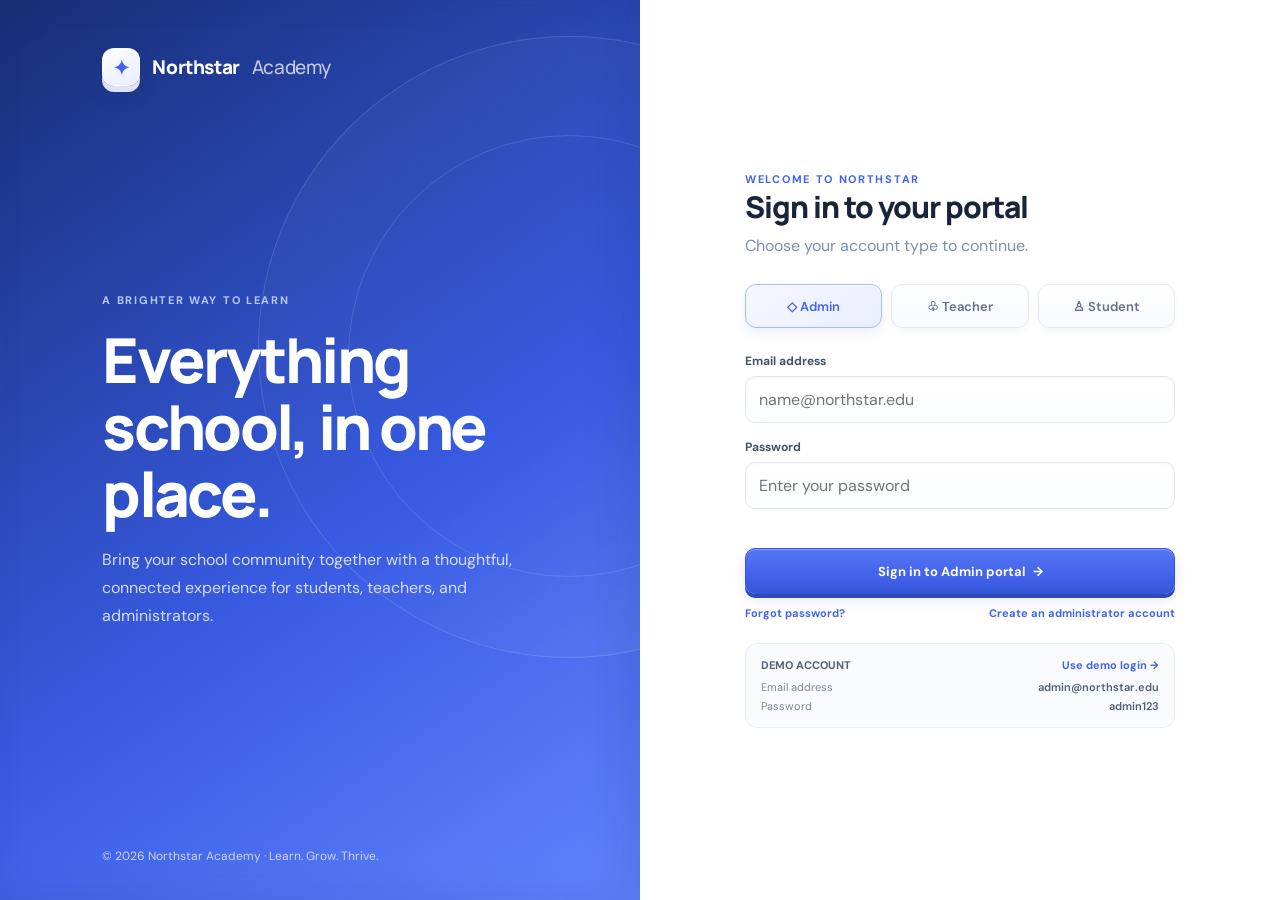
==== index.html @ 40079840 "first commit" ====
<!doctype html>
<html lang="en">
<head>
  <meta charset="utf-8">
  <meta name="viewport" content="width=device-width, initial-scale=1">
  <meta name="theme-color" content="#f5f7fb">
  <title>Northstar — School Management</title>
  <link rel="preconnect" href="https://fonts.googleapis.com">
  <link rel="preconnect" href="https://fonts.gstatic.com" crossorigin>
  <link href="https://fonts.googleapis.com/css2?family=DM+Sans:wght@400;500;600;700&family=Manrope:wght@400;500;600;700;800&display=swap" rel="stylesheet">
  <link rel="stylesheet" href="css/style.css">
  <link rel="stylesheet" href="css/dashboard.css">
  <link rel="stylesheet" href="css/responsive.css">
</head>
<body data-login-role="admin">
  <main id="app" aria-live="polite"></main>
  <div id="overlay" class="overlay" hidden></div>
  <div id="toast-region" class="toast-region" aria-live="polite" aria-atomic="true"></div>
  <script src="js/storage.js"></script>
  <script src="js/auth.js"></script>
  <script src="js/attendance.js"></script>
  <script src="js/results.js"></script>
  <script src="js/fees.js"></script>
  <script src="js/admin.js"></script>
  <script src="js/teacher.js"></script>
  <script src="js/student.js"></script>
  <script src="js/app.js"></script>
</body>
</html>
---- css/style.css ----
:root {
  color-scheme: light;
  --ink: #17243b;
  --muted: #8290a5;
  --line: #e9edf4;
  --canvas: #f5f7fb;
  --surface: #fff;
  --blue: #4263eb;
  --blue-dark: #2f4fd2;
  --blue-soft: #edf1ff;
  --mint: #e9f8f2;
  --green: #15966a;
  --orange: #e9a23b;
  --red: #df5b68;
  --shadow: 0 14px 34px rgba(36, 52, 86, .08), 0 3px 8px rgba(36, 52, 86, .035);
  --shadow-raised: 0 22px 44px rgba(36, 52, 86, .12), 0 6px 14px rgba(36, 52, 86, .05);
  font-family: "DM Sans", sans-serif;
}
* { box-sizing: border-box; }
body { margin: 0; min-width: 320px; background:radial-gradient(ellipse at 82% 0%,#e9efff 0,transparent 35%),linear-gradient(145deg,#f8faff 0%,var(--canvas) 58%,#f0f3fa 100%); color: var(--ink); }
button, input, select, textarea { font: inherit; }
button { cursor: pointer; }
a { color: inherit; text-decoration: none; }
.btn:focus-visible,.icon-btn:focus-visible,.nav-link:focus-visible,.modal-close:focus-visible,.role-option:focus-visible,.text-action:focus-visible { outline:3px solid #91a5ff;outline-offset:3px; }
.login-screen { min-height: 100vh; display: grid; grid-template-columns: minmax(360px, 1fr) minmax(420px, 1fr); background: var(--surface); }
.login-story { position: relative; isolation:isolate; overflow: hidden; display: flex; flex-direction: column; justify-content: space-between; padding: 48px 8vw 36px; color: #fff; background:linear-gradient(145deg,#172e75 0%,#385be2 58%,#6085ff 100%);box-shadow:inset -18px 0 42px #172e7526; }
.login-story:after { background:linear-gradient(145deg,#ffffff0b,#ffffff00 55%,#ffffff12);pointer-events:none; }
.login-story:before,.login-story:after { content:""; position:absolute; border:1px solid rgba(255,255,255,.13); border-radius:50%; width:440px;height:440px;right:-150px;top:15%; }
.login-story:after { width:620px;height:620px;right:-240px;top:4%; }
.brand { position: relative; z-index: 1; display:flex; align-items:center; gap:12px; font-family:Manrope,sans-serif; font-size:19px; font-weight:800; letter-spacing:-.4px; }
.brand-mark { width:38px;height:38px;display:grid;place-items:center;border:1px solid #ffffff80;border-radius:12px;background:linear-gradient(145deg,#fff,#e8edff);color:var(--blue);font-size:20px;box-shadow:0 6px 0 #dce3fb,0 10px 18px #172e7526,inset 0 1px #fff; }
.story-copy { position:relative;z-index:1;max-width:500px;margin:50px 0; }
.story-copy .eyebrow { color:#b8c8ff; }
.story-copy h1 { font:800 clamp(38px,5vw,62px)/1.08 Manrope,sans-serif; letter-spacing:-2.7px; margin:18px 0; }
.story-copy p { color:#d5ddff; font-size:16px; line-height:1.75; max-width:440px; }
.story-foot { position:relative;z-index:1;color:#cbd5ff;font-size:12px; }
.login-panel { display:grid;place-items:center;padding:44px 24px; }
.login-card { width:min(430px,100%); }
.login-card h2 { font:800 30px Manrope,sans-serif;letter-spacing:-1px;margin:0 0 8px; }
.login-subtitle { color:var(--muted);margin:0 0 28px; }
.eyebrow { color:var(--blue);font-size:11px;font-weight:700;letter-spacing:1.7px;text-transform:uppercase; }
.role-picker { display:grid;grid-template-columns:repeat(3,1fr);gap:9px;margin:0 0 25px; }
.role-option { display:flex;align-items:center;justify-content:center;gap:7px;min-height:44px;padding:8px;border:1px solid #e6eaf2;border-radius:11px;background:linear-gradient(180deg,#fff,#f8faff);color:#64718a;font-size:13px;font-weight:600;box-shadow:0 3px 7px #26395b0c,inset 0 1px #fff;transition:transform .18s,border-color .18s,box-shadow .18s,background .18s; }
.role-option:hover { transform:translateY(-2px);box-shadow:0 8px 15px #26395b16; }
.role-option.active { border-color:#aab8ff;background:linear-gradient(145deg,#f6f8ff,#e9eeff);color:var(--blue);box-shadow:0 5px 12px #4263eb19,inset 0 1px #fff; }
.field { display:grid;gap:7px;margin:0 0 16px; }
.field label { color:#45536a;font-size:12px;font-weight:700; }
.field input,.field select,.field textarea,.toolbar input,.toolbar select { width:100%;border:1px solid #e3e8f0;border-radius:10px;background:linear-gradient(180deg,#fff,#fcfdff);padding:12px 13px;color:var(--ink);outline:none;box-shadow:inset 0 1px 2px #1c31500a,0 1px 1px #fff;transition:border-color .2s,box-shadow .2s,background .2s; }
.field input:focus,.field select:focus,.field textarea:focus,.toolbar input:focus,.toolbar select:focus { border-color:#8ba0ff;box-shadow:0 0 0 3px #4263eb17; }
.field textarea { min-height:88px;resize:vertical; }
.login-error { min-height:20px;margin:-5px 0 8px;color:var(--red);font-size:12px; }
.btn { display:inline-flex;align-items:center;justify-content:center;gap:8px;border:1px solid #3655d4;border-radius:10px;padding:10px 15px;background:linear-gradient(180deg,#5876f5 0%,var(--blue) 58%,#3656d9 100%);color:#fff;font-size:13px;font-weight:700;box-shadow:0 4px 0 #2e49b9,0 7px 13px #4263eb20,inset 0 1px #ffffff42;transition:transform .18s,background .18s,box-shadow .18s; }
.btn:hover { background:linear-gradient(180deg,#6480fa 0%,var(--blue-dark) 100%);transform:translateY(-2px);box-shadow:0 6px 0 #2944b0,0 11px 20px #4263eb30,inset 0 1px #ffffff4d; }
.btn:active { transform:translateY(2px);box-shadow:0 2px 0 #2e49b9,0 3px 7px #4263eb20; }
.btn:disabled { opacity:.55;cursor:not-allowed;transform:none;box-shadow:none; }
.btn-block { width:100%;min-height:46px; }
.btn-light { border-color:#e4e9f2;background:linear-gradient(180deg,#fff,#f1f4f9);color:#526078;box-shadow:0 3px 0 #e1e6ef,0 5px 10px #2739570d,inset 0 1px #fff; }
.btn-light:hover { background:linear-gradient(180deg,#fff,#e9edf6);color:#25344b;box-shadow:0 5px 0 #dce2ed,0 8px 14px #27395712,inset 0 1px #fff; }
.btn-light:active { transform:translateY(2px);box-shadow:0 1px 0 #dce2ed; }
.btn-danger { border-color:#f5d6da;background:linear-gradient(180deg,#fff7f7,#fff0f1);color:var(--red);box-shadow:0 3px 0 #f2dfe1,0 5px 10px #7f30300a; }
.btn-danger:hover { background:linear-gradient(180deg,#fff4f5,#ffe0e4);color:#bf3544;box-shadow:0 5px 0 #efdadc,0 8px 14px #7f303012; }
.demo-box { margin-top:23px;border:1px solid var(--line);border-radius:12px;padding:14px 15px;background:#fafbfe; }
.demo-box strong { display:block;margin-bottom:8px;font-size:11px;color:#526078; }
.demo-credentials { display:grid;gap:5px;color:#7a879a;font-size:11px; }
.demo-credentials span { display:flex;justify-content:space-between;gap:10px; }
.demo-credentials b { color:#4e5e76;font-weight:600; }
.auth-links { display:flex;justify-content:space-between;align-items:center;gap:12px;margin:12px 0 17px;font-size:11px; }
.auth-links a { color:var(--blue);font-weight:700; }
.auth-links a:hover { text-decoration:underline; }
.recovery-note { margin:12px 0;color:var(--muted);font-size:10px;line-height:1.55; }
.app-shell { display:flex;min-height:100vh; }
.sidebar { position:fixed;inset:0 auto 0 0;z-index:5;display:flex;flex-direction:column;width:250px;padding:23px 15px 16px;background:linear-gradient(160deg,#fff 0%,#fbfcff 100%);border-right:1px solid #e7ebf3;box-shadow:10px 0 34px #23345508;transition:transform .25s; }
.sidebar .brand { padding:0 11px 26px;color:var(--ink);font-size:17px; }
.sidebar .brand-mark { width:34px;height:34px;background:linear-gradient(145deg,#6681ff,#3656db);color:white;border-radius:10px;font-size:18px;box-shadow:0 4px 0 #2d48b4,0 7px 13px #4263eb35,inset 0 1px #ffffff57; }
.school-label { margin:0 11px 15px;color:#a1adbd;font-size:10px;font-weight:700;letter-spacing:1.4px;text-transform:uppercase; }
.nav-list { display:grid;align-content:start;gap:4px;flex:1;min-height:0;overflow:auto; }
.nav-link { display:flex;align-items:center;gap:12px;width:100%;border:1px solid transparent;background:transparent;text-align:left;padding:10px 12px;border-radius:10px;color:#78869b;font-size:13px;font-weight:600;transition:transform .18s,color .18s,background .18s,box-shadow .18s; }
.nav-link:hover { color:var(--blue);background:linear-gradient(100deg,#f5f7ff,#fff);transform:translateX(2px);box-shadow:0 4px 10px #26395b0a; }
.nav-link.active { border-color:#e2e8ff;background:linear-gradient(100deg,#e9eeff,#f7f8ff);color:var(--blue);box-shadow:inset 3px 0 #4263eb,0 4px 11px #4263eb10; }
.nav-icon { display:grid;place-items:center;width:20px;font-size:16px; }
.sidebar-bottom { margin-top:auto;padding-top:14px;border-top:1px solid var(--line); }
.profile-mini { display:flex;align-items:center;gap:10px;padding:12px 8px 8px; }
.avatar { flex:none;display:grid;place-items:center;width:36px;height:36px;border-radius:12px;background:#e8edff;color:var(--blue);font-weight:800;font-size:12px;overflow:hidden; }
.avatar img { width:100%;height:100%;object-fit:cover; }
.profile-mini strong { display:block;max-width:142px;overflow:hidden;text-overflow:ellipsis;white-space:nowrap;font-size:12px; }
.profile-mini small { color:var(--muted);font-size:10px; }
.text-action { padding:0;border:0;background:none;color:var(--blue);font:inherit;font-weight:700;cursor:pointer; }
.text-action:hover { color:var(--blue-dark);text-decoration:underline; }
.muted-cell { display:block;margin-top:3px;color:var(--muted);font-size:9px; }
.checkbox-field { display:flex;align-items:center;gap:8px;color:#526078;font-size:12px; }
.main-area { width:calc(100% - 250px);min-height:100vh;margin-left:250px; }
.topbar { position:sticky;top:0;z-index:4;display:flex;align-items:center;justify-content:space-between;min-height:76px;padding:0 34px;border-bottom:1px solid #e7ebf3;background:#ffffffd9;backdrop-filter:blur(16px);box-shadow:0 5px 18px #20355708; }
.topbar-left,.topbar-actions { display:flex;align-items:center;gap:14px; }
.page-heading h1 { margin:0;font:800 20px Manrope,sans-serif;letter-spacing:-.5px; }
.page-heading p { margin:4px 0 0;color:var(--muted);font-size:11px; }
.search-wrap { position:relative;width:min(260px,28vw); }
.search-box { position:relative;display:block;width:100%; }
.search-box input { width:100%;border:1px solid var(--line);border-radius:9px;padding:10px 12px 10px 34px;outline:none;background:linear-gradient(180deg,#fff,#f8faff);font-size:12px;box-shadow:inset 0 1px 2px #1c31500a;transition:.2s; }
.search-box span { position:absolute;top:9px;left:11px;color:#9aa7ba; }
.search-results { position:absolute;top:calc(100% + 8px);left:0;right:0;z-index:10;overflow:hidden;border:1px solid var(--line);border-radius:11px;background:var(--surface);box-shadow:var(--shadow); }
.search-results[hidden] { display:none; }
.search-result { display:grid;width:100%;gap:3px;padding:11px 13px;border:0;border-bottom:1px solid var(--line);background:transparent;text-align:left; }
.search-result:last-child { border-bottom:0; }
.search-result:hover { background:var(--blue-soft); }
.search-result strong { color:var(--ink);font-size:11px; }
.search-result small,.search-empty { color:var(--muted);font-size:10px; }
.search-empty { padding:13px; }
.icon-btn { display:grid;place-items:center;width:37px;height:37px;border:1px solid #e4e9f2;border-radius:10px;background:linear-gradient(180deg,#fff,#f6f8fc);color:#67758c;font-size:15px;box-shadow:0 3px 0 #e4e8f0,0 5px 9px #2739570b,inset 0 1px #fff;transition:transform .18s,box-shadow .18s,color .18s; }
.icon-btn:hover { background:linear-gradient(180deg,#fff,#eef2fa);color:var(--blue);transform:translateY(-2px);box-shadow:0 5px 0 #e0e5ef,0 9px 14px #27395712,inset 0 1px #fff; }
.icon-btn:active { transform:translateY(1px);box-shadow:0 1px 0 #e0e5ef; }
.notification-dot { position:relative; }
.notification-dot:after { content:"";position:absolute;top:7px;right:7px;width:6px;height:6px;border-radius:50%;background:#ff716d;border:1px solid white; }
.page-content { max-width:1500px;margin:auto;padding:28px 34px 42px; }
.section-head { display:flex;align-items:center;justify-content:space-between;gap:16px;margin-bottom:20px; }
.section-head h2 { margin:0;font:700 17px Manrope,sans-serif; }
.section-head p { margin:5px 0 0;color:var(--muted);font-size:12px; }
.overlay { position:fixed;inset:0;z-index:20;display:grid;place-items:center;padding:18px;background:#16233d70;backdrop-filter:blur(3px); }
.overlay[hidden] { display:none; }
.modal { width:min(600px,100%);max-height:90vh;overflow:auto;border:1px solid #e8ecf4;border-radius:18px;padding:0;background:linear-gradient(150deg,#fff,#fbfcff);box-shadow:0 34px 90px #10214740,0 8px 24px #1021471f,inset 0 1px #fff;animation:modal-in .2s ease-out; }
.modal-edit { width:min(700px,100%); }
.modal-header { display:flex;align-items:flex-start;justify-content:space-between;gap:18px;padding:25px 28px 20px;border-bottom:1px solid var(--line); }
.modal-eyebrow { display:block;margin-bottom:8px;color:var(--blue);font-size:9px;font-weight:800;letter-spacing:1.35px; }
.modal h2 { margin:0 0 6px;font:800 21px Manrope,sans-serif;letter-spacing:-.45px; }
.modal p { color:var(--muted);font-size:12px;line-height:1.55;margin:0; }
.modal-close { flex:none;display:grid;place-items:center;width:34px;height:34px;border:1px solid var(--line);border-radius:10px;background:linear-gradient(180deg,#fff,#f3f5fa);color:#758198;font-size:21px;line-height:1;box-shadow:0 3px 0 #e7eaf0;transition:.18s; }
.modal-close:hover { background:#f6f7fb;color:var(--ink);transform:translateY(-1px);box-shadow:0 4px 0 #e7eaf0,0 6px 10px #27395710; }
.modal form { padding:0; }
.modal-actions { position:sticky;bottom:0;display:flex;justify-content:flex-end;gap:9px;margin-top:8px;padding:15px 28px;background:#fff;border-top:1px solid var(--line); }
.form-grid { display:grid;grid-template-columns:1fr 1fr;gap:0 16px;padding:21px 28px 0; }
.form-grid .wide { grid-column:1/-1; }
.modal .field { margin-bottom:17px; }
.modal .field label { color:#3e4c63;font-size:11px; }
.modal .field input,.modal .field select,.modal .field textarea { min-height:43px;border-color:#dfe5ef;border-radius:9px;padding:10px 12px;font-size:12px; }
.modal .field input::placeholder { color:#a0aabd; }
.modal .field input:focus,.modal .field select:focus,.modal .field textarea:focus { border-color:#8ba0ff;box-shadow:0 0 0 3px #4263eb17; }
.toast-region { position:fixed;right:22px;bottom:22px;z-index:50;display:grid;gap:9px; }
.toast { padding:12px 16px;border:1px solid #e7ebf3;border-radius:11px;background:#fff;box-shadow:var(--shadow);font-size:13px;animation:toast-in .22s ease-out; }
.toast.success { border-left:3px solid var(--green); }
.toast.error { border-left:3px solid var(--red); }
.mobile-menu { display:none; }
.mobile-search { display:none; }
.dark { --ink:#e7ebf5;--muted:#9aa6bc;--line:#28344a;--canvas:#111827;--surface:#182235;--blue-soft:#25345d;--shadow:0 14px 34px rgba(0,0,0,.26),0 3px 8px rgba(0,0,0,.15);--shadow-raised:0 22px 44px rgba(0,0,0,.34),0 6px 14px rgba(0,0,0,.2); }
.dark body { background:radial-gradient(ellipse at 82% 0%,#1d2b4d 0,transparent 35%),linear-gradient(145deg,#141e30 0%,var(--canvas) 58%,#101722 100%); }
.dark .sidebar,.dark .topbar,.dark .surface,.dark .card,.dark .table-wrap,.dark .modal,.dark .toast,.dark .icon-btn,.dark .btn-light { background:linear-gradient(155deg,#1c2940,#172235);color:var(--ink);border-color:#2a3851; }
.dark .sidebar { box-shadow:10px 0 34px #00000018; }
.dark .topbar { background:#182235e8; }
.dark .nav-link { color:#9aa6bc; }
.dark .nav-link.active { color:#aebcff; }
.dark .field input,.dark .field select,.dark .field textarea,.dark .toolbar input,.dark .toolbar select,.dark .search-box input { background:#111827;border-color:#344158;color:var(--ink); }
.dark .modal-actions { background:#182235; }
.dark .modal-close { background:#182235;border-color:#344158;color:#aab5c8; }
.dark .modal-close:hover { background:#202d42;color:var(--ink); }
.dark .modal .field label { color:#c3ccda; }
.dark .role-option,.dark .field input,.dark .field select,.dark .field textarea,.dark .toolbar input,.dark .toolbar select,.dark .search-box input { background:linear-gradient(180deg,#1a2639,#131d2d);border-color:#344158;color:var(--ink);box-shadow:inset 0 1px 3px #00000020; }
.dark .role-option.active { background:linear-gradient(145deg,#293960,#202e4c);border-color:#465da3; }
.dark .btn { background:linear-gradient(180deg,#5b78f4,#3555d4);border-color:#526fe5;box-shadow:0 4px 0 #263f9f,0 7px 13px #00000026,inset 0 1px #ffffff30; }
.dark .btn-light { box-shadow:0 3px 0 #111b2b,0 5px 10px #00000018; }
.dark .nav-link:hover { background:linear-gradient(100deg,#202e48,#1a2639); }
.dark .nav-link.active { background:linear-gradient(100deg,#24345a,#1d2a42);border-color:#2d416c; }
.dark .icon-btn { box-shadow:0 3px 0 #111b2b,0 5px 9px #00000020; }
.dark .search-results { background:#182235; }
.dark .table th { background:#202d42; }
.dark .table td { border-color:#28344a; }
.dark .demo-box { background:#111827;border-color:#28344a; }
@keyframes modal-in { from { opacity:0;transform:translateY(8px) scale(.99); } to { opacity:1;transform:none; } }
@keyframes toast-in { from { opacity:0;transform:translateX(12px); } to { opacity:1;transform:none; } }
@media (prefers-reduced-motion:reduce) {
  *,*:before,*:after { scroll-behavior:auto!important;animation-duration:.01ms!important;animation-iteration-count:1!important;transition-duration:.01ms!important; }
}
@media print {
  body { background:#fff;color:#111; }
  .sidebar,.topbar,.toolbar,.toast-region,.modal-actions,.btn,.icon-btn { display:none!important; }
  .main-area { width:100%;margin:0; }
  .page-content { max-width:none;padding:0; }
  .card,.table-wrap { box-shadow:none;border-color:#ddd;break-inside:avoid; }
}
---- css/dashboard.css ----
.stat-grid { display:grid;grid-template-columns:repeat(4,minmax(0,1fr));gap:15px;margin-bottom:20px; }
.card { min-width:0;border:1px solid #e8ecf3;border-radius:16px;background:linear-gradient(150deg,#fff,#fbfcff);box-shadow:var(--shadow);transition:transform .2s ease,box-shadow .2s ease,border-color .2s ease; }
.card:hover { transform:translateY(-3px);border-color:#dfe5f2;box-shadow:var(--shadow-raised); }
.stat-card { position:relative;padding:19px 20px;overflow:hidden;isolation:isolate; }
.stat-card:before { content:"";position:absolute;z-index:-1;top:-42px;right:-35px;width:125px;height:125px;border-radius:50%;background:radial-gradient(circle,#eef2ff 0,rgba(238,242,255,.55) 42%,transparent 72%);pointer-events:none; }
.stat-card:after { content:"";position:absolute;inset:0;border-radius:inherit;background:linear-gradient(145deg,#ffffffb8 0%,transparent 38%);pointer-events:none; }
.stat-top { display:flex;justify-content:space-between;align-items:center;color:var(--muted);font-size:11px;font-weight:600; }
.stat-icon { display:grid;place-items:center;width:36px;height:36px;border:1px solid #e2e8ff;border-radius:11px;background:linear-gradient(145deg,#fff,#e9eeff);color:var(--blue);font-size:16px;box-shadow:0 4px 0 #dce4ff,0 7px 12px #4263eb18,inset 0 1px #fff; }
.stat-value { display:block;margin:15px 0 5px;font:800 29px Manrope,sans-serif;letter-spacing:-1.1px;text-shadow:0 1px #fff; }
.stat-note { color:#9aa6b8;font-size:10px; }
.stat-note .positive { color:var(--green);font-weight:700; }
.dashboard-grid { display:grid;grid-template-columns:minmax(0,1.55fr) minmax(260px,1fr);gap:16px;margin-bottom:18px; }
.card-head { display:flex;align-items:center;justify-content:space-between;padding:18px 19px 0; }
.card-head h3 { margin:0;font:700 13px Manrope,sans-serif; }
.card-head p { margin:5px 0 0;color:var(--muted);font-size:10px; }
.chart-wrap { height:250px;padding:16px 20px 14px; }
.chart-wrap canvas { display:block;width:100%;height:100%; }
.chart-legend { display:flex;gap:16px;color:var(--muted);font-size:10px; }
.chart-legend span:before { content:"";display:inline-block;width:7px;height:7px;margin-right:6px;border-radius:50%;background:var(--blue); }
.chart-legend .legend-green:before { background:#4ec4a1; }
.activity-list { display:grid;padding:9px 18px 16px; }
.activity-item { display:flex;gap:12px;padding:12px 10px;border-bottom:1px solid var(--line);border-radius:9px;transition:background .18s,transform .18s; }
.activity-item:hover { background:#f7f9ff;transform:translateX(2px); }
.activity-item:last-child { border:0; }
.activity-mark { flex:none;width:9px;height:9px;margin-top:4px;border:2px solid #fff;border-radius:50%;background:linear-gradient(145deg,#8ea2ff,#4263eb);box-shadow:0 0 0 4px #eef1ff,0 2px 5px #4263eb40; }
.activity-item strong { display:block;font-size:10px;font-weight:600;line-height:1.5; }
.activity-item small { color:var(--muted);font-size:9px; }
.table-wrap { overflow:auto;border:1px solid #e7ebf3;border-radius:15px;background:linear-gradient(150deg,#fff,#fbfcff);box-shadow:var(--shadow); }
.table { width:100%;border-collapse:separate;border-spacing:0;text-align:left;white-space:nowrap; }
.table th { position:sticky;top:0;padding:13px 15px;background:linear-gradient(180deg,#f9faff,#f1f4fa);color:#78869b;font-size:10px;font-weight:700;text-transform:uppercase;letter-spacing:.65px; }
.table td { padding:13px 15px;border-top:1px solid #eff1f5;color:#46546a;font-size:11px;transition:background .15s; }
.table tbody tr:hover td { background:#f8faff; }
.table .person { display:flex;align-items:center;gap:9px; }
.table .avatar { width:31px;height:31px;border:1px solid #dfe6ff;border-radius:10px;background:linear-gradient(145deg,#fff,#e7edff);font-size:10px;box-shadow:0 2px 0 #dce4fb,0 3px 7px #4263eb12; }
.person strong { display:block;color:var(--ink);font-size:11px; }
.person small { display:block;color:var(--muted);font-size:9px;margin-top:2px; }
.badge { display:inline-flex;align-items:center;gap:5px;border:1px solid #e7ebf2;border-radius:20px;padding:5px 10px;background:linear-gradient(180deg,#fff,#f0f3f8);color:#738097;font-size:9px;font-weight:700;box-shadow:0 2px 4px #2537530a,inset 0 1px #fff; }
.badge:before { content:"";width:5px;height:5px;border-radius:50%;background:currentColor; }
.badge-success { background:#e8f7f1;color:#188964; }
.badge-warning { background:#fff5e3;color:#ca8a22; }
.badge-danger { background:#fff0f0;color:#d34f5a; }
.table-action { display:flex;gap:5px; }
.table-action .icon-btn { width:28px;height:28px;font-size:11px;border-radius:8px; }
.toolbar { display:flex;align-items:center;justify-content:space-between;gap:12px;margin-bottom:15px; }
.toolbar-left,.toolbar-right { display:flex;align-items:center;gap:9px; }
.toolbar input,.toolbar select { width:auto;min-width:145px;padding:9px 11px;font-size:11px; }
.empty-state { padding:45px 20px;text-align:center;color:var(--muted);font-size:12px; }
.empty-state strong { display:block;margin-bottom:6px;color:var(--ink);font-size:14px; }
.notice-list { display:grid;gap:12px; }
.notice-card { position:relative;padding:18px 20px;overflow:hidden; }
.notice-card:before { content:"";position:absolute;left:0;top:17px;bottom:17px;width:3px;border-radius:0 4px 4px 0;background:linear-gradient(180deg,#7790ff,#4263eb);opacity:.75; }
.notice-card h3 { margin:0 0 7px;font:700 13px Manrope,sans-serif; }
.notice-card p { margin:0 0 10px;color:#6f7d92;font-size:11px;line-height:1.6; }
.notice-meta { display:flex;gap:12px;color:#9aa6b8;font-size:9px; }
.attendance-marking { display:grid;gap:10px; }
.attendance-row { display:flex;justify-content:space-between;align-items:center;padding:12px 15px;border:1px solid #e8ecf3;border-radius:12px;background:linear-gradient(150deg,#fff,#fafbfe);box-shadow:0 4px 12px #25375308,0 2px 0 #e9edf4;transition:transform .18s,box-shadow .18s; }
.attendance-row:hover { transform:translateY(-2px);box-shadow:0 9px 18px #25375310,0 2px 0 #e9edf4; }
.attendance-row strong { font-size:11px; }
.attendance-row small { display:block;color:var(--muted);font-size:9px;margin-top:3px; }
.choice-group { display:flex;gap:5px; }
.choice-group label { cursor:pointer; }
.choice-group input { position:absolute;opacity:0; }
.choice-group span { display:block;padding:7px 10px;border:1px solid transparent;border-radius:8px;background:linear-gradient(180deg,#fff,#eef1f6);color:#8390a3;font-size:9px;font-weight:700;box-shadow:0 2px 0 #e5e9f0;transition:.18s; }
.choice-group .status-present input:checked+span { border-color:#b9e8d2;background:linear-gradient(145deg,#f5fff9,#dcf7e9);color:#13834f;box-shadow:0 3px 0 #c6ead6,0 5px 9px #15966a18; }
.choice-group .status-absent input:checked+span { border-color:#f3c6cb;background:linear-gradient(145deg,#fff8f8,#ffe5e8);color:#c83f50;box-shadow:0 3px 0 #f0d2d5,0 5px 9px #df5b6818; }
.choice-group .status-leave input:checked+span { border-color:#bfd2ff;background:linear-gradient(145deg,#f7f9ff,#e2ebff);color:#3158c9;box-shadow:0 3px 0 #d0dcfa,0 5px 9px #4263eb18; }
.attendance-status.attendance-present { background:#e8f7f1;color:#188964; }
.attendance-status.attendance-absent { background:#fff0f0;color:#d34f5a; }
.attendance-status.attendance-leave { background:#edf2ff;color:#3158c9; }
.timetable { width:100%;border-collapse:collapse;min-width:620px; }
.timetable th,.timetable td { padding:12px;border:1px solid var(--line);text-align:center;font-size:10px; }
.timetable th { background:#fafbfe;color:#8390a3; }
.period { display:block;margin:3px;border:1px solid #dfe6ff;border-radius:9px;padding:9px 6px;background:linear-gradient(145deg,#fff,#e9eeff);color:#425ccd;font-size:9px;box-shadow:0 3px 0 #dce4fb,0 5px 9px #4263eb0d; }
.period small { display:block;margin-top:4px;color:#8290bc;font-size:8px; }
.profile-banner { display:flex;align-items:center;gap:16px;padding:22px;margin-bottom:17px; }
.profile-banner .avatar { width:58px;height:58px;border-radius:17px;font-size:18px; }
.profile-banner h2 { margin:0 0 5px;font:800 18px Manrope,sans-serif; }
.profile-banner p { margin:0;color:var(--muted);font-size:11px; }
.detail-grid { display:grid;grid-template-columns:repeat(2,minmax(0,1fr));gap:14px; }
.detail-item { padding:14px 16px;border:1px solid #e8ecf3;border-radius:12px;background:linear-gradient(145deg,#fff,#fafbfe);box-shadow:0 3px 9px #25375308,inset 0 1px #fff; }
.detail-item small { display:block;margin-bottom:5px;color:var(--muted);font-size:9px;text-transform:uppercase;letter-spacing:.5px; }
.detail-item strong { font-size:11px; }
.progress-track { height:8px;border:1px solid #e4e9f2;border-radius:8px;background:linear-gradient(180deg,#e9edf4,#f5f6fa);overflow:hidden;box-shadow:inset 0 1px 2px #25375312; }
.progress-track span { display:block;height:100%;border-radius:8px;background:linear-gradient(90deg,#7890ff,#4263eb);box-shadow:0 1px 3px #294bbd48; }
.dark .card,.dark .table-wrap,.dark .attendance-row,.dark .detail-item { background:linear-gradient(150deg,#1c2940,#172235);border-color:#2a3851; }
.dark .stat-card:before { background:radial-gradient(circle,#27385a 0,rgba(39,56,90,.5) 42%,transparent 72%); }
.dark .stat-card:after { background:linear-gradient(145deg,#ffffff08,transparent 38%); }
.dark .stat-value { text-shadow:none; }
.dark .stat-icon,.dark .table .avatar,.dark .period { background:linear-gradient(145deg,#293960,#202d48);border-color:#34476d;color:#b6c4ff;box-shadow:0 4px 0 #17233a,0 7px 12px #00000020,inset 0 1px #ffffff12; }
.dark .table th { background:linear-gradient(180deg,#202d42,#1a2639); }
.dark .table td { border-color:#28344a;color:#c5cede; }
.dark .table tbody tr:hover td,.dark .activity-item:hover { background:#202d42; }
.dark .badge { background:linear-gradient(180deg,#202d42,#1a2639);border-color:#344158;color:#aab6cb;box-shadow:none; }
.dark .activity-mark { border-color:#1b2840;box-shadow:0 0 0 4px #273553,0 2px 5px #00000040; }
.dark .choice-group span { background:linear-gradient(180deg,#202d42,#1a2639);box-shadow:0 2px 0 #111b2b; }
.dark .choice-group .status-present input:checked+span { background:linear-gradient(145deg,#1d4539,#18392f);border-color:#326b55;color:#82ddb0;box-shadow:0 3px 0 #142f28,0 5px 9px #00000020; }
.dark .choice-group .status-absent input:checked+span { background:linear-gradient(145deg,#4a2d3a,#39232d);border-color:#7a4352;color:#ff9eaa;box-shadow:0 3px 0 #2b1d27,0 5px 9px #00000020; }
.dark .choice-group .status-leave input:checked+span { background:linear-gradient(145deg,#293960,#202e4c);border-color:#465da3;color:#b6c4ff;box-shadow:0 3px 0 #17233a,0 5px 9px #00000020; }
.dark .attendance-status.attendance-present { background:#1d4539;color:#82ddb0; }
.dark .attendance-status.attendance-absent { background:#4a2d3a;color:#ff9eaa; }
.dark .attendance-status.attendance-leave { background:#293960;color:#b6c4ff; }
.dark .progress-track { background:linear-gradient(180deg,#111b2b,#1a2639);border-color:#344158; }
@media (prefers-reduced-motion:reduce) {
  .card,.activity-item,.attendance-row,.table td { transition:none; }
}
---- css/responsive.css ----
@media (max-width:1100px) {
  .sidebar { width:220px; }
  .main-area { width:calc(100% - 220px);margin-left:220px; }
  .topbar { padding:0 24px; }
  .page-content { padding:23px 24px 35px; }
  .stat-grid { grid-template-columns:repeat(2,minmax(0,1fr)); }
}
@media (max-width:760px) {
  .login-screen { grid-template-columns:1fr; }
  .login-story { display:none; }
  .sidebar { transform:translateX(-100%);width:260px;box-shadow:12px 0 28px #15233a17; }
  .sidebar.open { transform:translateX(0); }
  .main-area { width:100%;margin-left:0; }
  .mobile-menu { display:grid; }
  .mobile-search { display:grid; }
  .topbar { min-height:66px;padding:0 16px; }
  .page-heading h1 { font-size:17px; }
  .page-heading p { display:none; }
  .search-wrap { display:none; }
  .search-wrap.open { position:absolute;top:calc(100% + 5px);left:14px;right:14px;z-index:11;display:block;width:auto; }
  .page-content { padding:20px 15px 30px; }
  .dashboard-grid { grid-template-columns:1fr; }
  .toolbar { align-items:stretch;flex-direction:column; }
  .toolbar-left,.toolbar-right { flex-wrap:wrap; }
  .toolbar input,.toolbar select { min-width:0;flex:1; }
  .toolbar-right .btn { flex:1; }
}
@media (max-width:480px) {
  .stat-grid { gap:9px; }
  .stat-card { padding:13px; }
  .stat-value { font-size:23px;margin-top:11px; }
  .stat-top { font-size:10px; }
  .stat-icon { width:29px;height:29px; }
  .topbar-actions { gap:7px; }
  .icon-btn { width:34px;height:34px; }
  .profile-mini { display:none; }
  .role-option { font-size:11px; }
  .form-grid { grid-template-columns:1fr; }
  .form-grid .wide { grid-column:auto; }
  .modal-header { padding:20px 18px 17px; }
  .form-grid { padding:18px 18px 0; }
  .modal-actions { padding:13px 18px; }
  .section-head { align-items:flex-start; }
  .section-head .btn { padding:9px 10px;font-size:11px; }
}
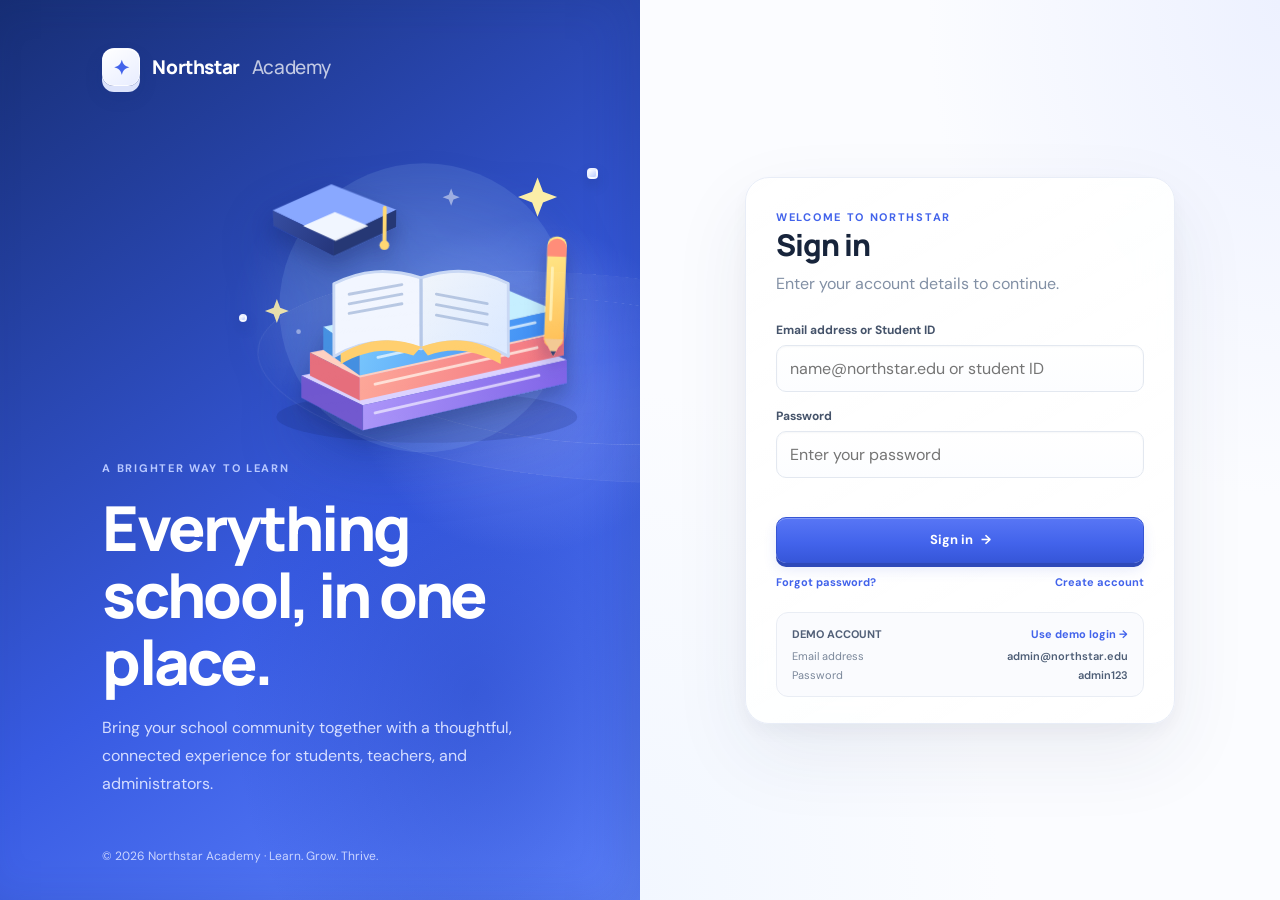
==== commit f5f3bba5: "login page updation" ====
--- a/index.html
+++ b/index.html
@@ -12,7 +12,7 @@
   <link rel="stylesheet" href="css/dashboard.css">
   <link rel="stylesheet" href="css/responsive.css">
 </head>
-<body data-login-role="admin">
+<body data-login-role="any">
   <main id="app" aria-live="polite"></main>
   <div id="overlay" class="overlay" hidden></div>
   <div id="toast-region" class="toast-region" aria-live="polite" aria-atomic="true"></div>
--- a/css/style.css
+++ b/css/style.css
@@ -23,19 +23,26 @@
 a { color: inherit; text-decoration: none; }
 .btn:focus-visible,.icon-btn:focus-visible,.nav-link:focus-visible,.modal-close:focus-visible,.role-option:focus-visible,.text-action:focus-visible { outline:3px solid #91a5ff;outline-offset:3px; }
 .login-screen { min-height: 100vh; display: grid; grid-template-columns: minmax(360px, 1fr) minmax(420px, 1fr); background: var(--surface); }
-.login-story { position: relative; isolation:isolate; overflow: hidden; display: flex; flex-direction: column; justify-content: space-between; padding: 48px 8vw 36px; color: #fff; background:linear-gradient(145deg,#172e75 0%,#385be2 58%,#6085ff 100%);box-shadow:inset -18px 0 42px #172e7526; }
+.login-story { position: relative; isolation:isolate; overflow: hidden; display: flex; flex-direction: column; justify-content: space-between; padding: 48px 8vw 36px; color: #fff; background:radial-gradient(ellipse at 82% 43%,#8ea3ff88 0,transparent 23%),radial-gradient(ellipse at 74% 77%,#1d3cb866 0,transparent 36%),linear-gradient(145deg,#172e75 0%,#385be2 58%,#6085ff 100%);box-shadow:inset -18px 0 42px #172e7526;perspective:1000px; }
 .login-story:after { background:linear-gradient(145deg,#ffffff0b,#ffffff00 55%,#ffffff12);pointer-events:none; }
-.login-story:before,.login-story:after { content:""; position:absolute; border:1px solid rgba(255,255,255,.13); border-radius:50%; width:440px;height:440px;right:-150px;top:15%; }
-.login-story:after { width:620px;height:620px;right:-240px;top:4%; }
+.login-story:before,.login-story:after { content:""; position:absolute; border:1px solid rgba(255,255,255,.18); border-radius:50%; width:440px;height:440px;right:-150px;top:15%;transform:rotateX(66deg) rotateZ(-24deg);animation:orbit-drift 16s ease-in-out infinite alternate; }
+.login-story:after { width:620px;height:620px;right:-240px;top:4%;border-color:#ffffff12;transform:rotateX(66deg) rotateZ(18deg);animation-duration:22s; }
+.learning-scene { position:absolute;z-index:0;top:11%;right:-2%;width:min(78%,460px);aspect-ratio:6/5;display:grid;place-items:center;pointer-events:none;animation:scene-float 7s ease-in-out infinite; }
+.learning-scene img { position:relative;z-index:1;display:block;width:100%;height:100%;object-fit:contain;filter:drop-shadow(0 26px 26px #142b7040); }
+.scene-glow { position:absolute;inset:17% 9% 8%;border-radius:50%;background:radial-gradient(ellipse,#a6caff55 0,transparent 70%);filter:blur(13px); }
+.scene-orbit { position:absolute;z-index:2;width:11px;height:11px;border:2px solid #fff9;border-radius:4px;background:linear-gradient(145deg,#fff,#b9ccff);box-shadow:0 6px 12px #172e7540;animation:scene-sparkle 3s ease-in-out infinite; }
+.scene-orbit-one { top:18%;right:12%; }
+.scene-orbit-two { top:56%;left:10%;width:8px;height:8px;border-radius:50%;animation-delay:1.2s; }
 .brand { position: relative; z-index: 1; display:flex; align-items:center; gap:12px; font-family:Manrope,sans-serif; font-size:19px; font-weight:800; letter-spacing:-.4px; }
-.brand-mark { width:38px;height:38px;display:grid;place-items:center;border:1px solid #ffffff80;border-radius:12px;background:linear-gradient(145deg,#fff,#e8edff);color:var(--blue);font-size:20px;box-shadow:0 6px 0 #dce3fb,0 10px 18px #172e7526,inset 0 1px #fff; }
-.story-copy { position:relative;z-index:1;max-width:500px;margin:50px 0; }
+.brand-mark { width:38px;height:38px;display:grid;place-items:center;border:1px solid #ffffff80;border-radius:12px;background:linear-gradient(145deg,#fff,#e8edff);color:var(--blue);font-size:20px;box-shadow:0 6px 0 #dce3fb,0 10px 18px #172e7526,inset 0 1px #fff;transform:translateZ(25px);animation:mark-float 4s ease-in-out infinite; }
+.story-copy { position:relative;z-index:1;max-width:460px;margin:auto 0 34px;animation:story-enter .75s cubic-bezier(.2,.8,.2,1) both; }
 .story-copy .eyebrow { color:#b8c8ff; }
 .story-copy h1 { font:800 clamp(38px,5vw,62px)/1.08 Manrope,sans-serif; letter-spacing:-2.7px; margin:18px 0; }
 .story-copy p { color:#d5ddff; font-size:16px; line-height:1.75; max-width:440px; }
 .story-foot { position:relative;z-index:1;color:#cbd5ff;font-size:12px; }
-.login-panel { display:grid;place-items:center;padding:44px 24px; }
-.login-card { width:min(430px,100%); }
+.login-panel { display:grid;place-items:center;padding:44px 24px;perspective:1200px;background:radial-gradient(ellipse at 100% 0%,#edf1ff 0,transparent 39%),radial-gradient(ellipse at 0% 100%,#f2f7ff 0,transparent 40%),#fbfcff; }
+.login-card { width:min(430px,100%);padding:32px 30px 26px;border:1px solid #e8edf7;border-radius:24px;background:linear-gradient(150deg,#ffffffed,#ffffffd9);box-shadow:0 30px 80px #26395b13,0 8px 22px #26395b0c,inset 0 1px #fff;backdrop-filter:blur(16px);animation:card-enter .7s cubic-bezier(.2,.8,.2,1) both;transform-style:preserve-3d; }
+.login-card > * { transform:translateZ(8px); }
 .login-card h2 { font:800 30px Manrope,sans-serif;letter-spacing:-1px;margin:0 0 8px; }
 .login-subtitle { color:var(--muted);margin:0 0 28px; }
 .eyebrow { color:var(--blue);font-size:11px;font-weight:700;letter-spacing:1.7px;text-transform:uppercase; }
@@ -164,6 +171,12 @@
 .dark .demo-box { background:#111827;border-color:#28344a; }
 @keyframes modal-in { from { opacity:0;transform:translateY(8px) scale(.99); } to { opacity:1;transform:none; } }
 @keyframes toast-in { from { opacity:0;transform:translateX(12px); } to { opacity:1;transform:none; } }
+@keyframes orbit-drift { from { translate:0 -8px;rotate:-5deg; } to { translate:0 12px;rotate:7deg; } }
+@keyframes mark-float { 0%,100% { transform:translateY(0) translateZ(25px) rotateY(0); } 50% { transform:translateY(-5px) translateZ(25px) rotateY(12deg); } }
+@keyframes story-enter { from { opacity:0;transform:translate3d(-18px,12px,-30px); } to { opacity:1;transform:translate3d(0,0,0); } }
+@keyframes card-enter { from { opacity:0;transform:translate3d(22px,12px,-35px) rotateY(-4deg); } to { opacity:1;transform:translate3d(0,0,0) rotateY(0); } }
+@keyframes scene-float { 0%,100% { transform:translateY(0) rotateX(1deg); } 50% { transform:translateY(-8px) rotateX(-1deg); } }
+@keyframes scene-sparkle { 0%,100% { opacity:.65;transform:translateY(0) rotate(0) scale(.9); } 50% { opacity:1;transform:translateY(-7px) rotate(45deg) scale(1.1); } }
 @media (prefers-reduced-motion:reduce) {
   *,*:before,*:after { scroll-behavior:auto!important;animation-duration:.01ms!important;animation-iteration-count:1!important;transition-duration:.01ms!important; }
 }
--- a/css/dashboard.css
+++ b/css/dashboard.css
@@ -1,11 +1,12 @@
 .stat-grid { display:grid;grid-template-columns:repeat(4,minmax(0,1fr));gap:15px;margin-bottom:20px; }
-.card { min-width:0;border:1px solid #e8ecf3;border-radius:16px;background:linear-gradient(150deg,#fff,#fbfcff);box-shadow:var(--shadow);transition:transform .2s ease,box-shadow .2s ease,border-color .2s ease; }
-.card:hover { transform:translateY(-3px);border-color:#dfe5f2;box-shadow:var(--shadow-raised); }
+.card { min-width:0;border:1px solid #e8ecf3;border-radius:16px;background:linear-gradient(150deg,#fff,#fbfcff);box-shadow:var(--shadow);transform-style:preserve-3d;transition:transform .25s cubic-bezier(.2,.8,.2,1),box-shadow .25s ease,border-color .25s ease; }
+.card:hover { transform:perspective(900px) rotateX(1.5deg) translateY(-4px) translateZ(8px);border-color:#dfe5f2;box-shadow:var(--shadow-raised); }
 .stat-card { position:relative;padding:19px 20px;overflow:hidden;isolation:isolate; }
 .stat-card:before { content:"";position:absolute;z-index:-1;top:-42px;right:-35px;width:125px;height:125px;border-radius:50%;background:radial-gradient(circle,#eef2ff 0,rgba(238,242,255,.55) 42%,transparent 72%);pointer-events:none; }
 .stat-card:after { content:"";position:absolute;inset:0;border-radius:inherit;background:linear-gradient(145deg,#ffffffb8 0%,transparent 38%);pointer-events:none; }
 .stat-top { display:flex;justify-content:space-between;align-items:center;color:var(--muted);font-size:11px;font-weight:600; }
-.stat-icon { display:grid;place-items:center;width:36px;height:36px;border:1px solid #e2e8ff;border-radius:11px;background:linear-gradient(145deg,#fff,#e9eeff);color:var(--blue);font-size:16px;box-shadow:0 4px 0 #dce4ff,0 7px 12px #4263eb18,inset 0 1px #fff; }
+.stat-icon { display:grid;place-items:center;width:36px;height:36px;border:1px solid #e2e8ff;border-radius:11px;background:linear-gradient(145deg,#fff,#e9eeff);color:var(--blue);font-size:16px;box-shadow:0 4px 0 #dce4ff,0 7px 12px #4263eb18,inset 0 1px #fff;transition:transform .25s cubic-bezier(.2,.8,.2,1),box-shadow .25s; }
+.stat-card:hover .stat-icon { transform:translateY(-3px) rotateY(18deg) rotateX(8deg);box-shadow:0 6px 0 #dce4ff,0 11px 16px #4263eb24,inset 0 1px #fff; }
 .stat-value { display:block;margin:15px 0 5px;font:800 29px Manrope,sans-serif;letter-spacing:-1.1px;text-shadow:0 1px #fff; }
 .stat-note { color:#9aa6b8;font-size:10px; }
 .stat-note .positive { color:var(--green);font-weight:700; }
@@ -52,6 +53,13 @@
 .notice-card h3 { margin:0 0 7px;font:700 13px Manrope,sans-serif; }
 .notice-card p { margin:0 0 10px;color:#6f7d92;font-size:11px;line-height:1.6; }
 .notice-meta { display:flex;gap:12px;color:#9aa6b8;font-size:9px; }
+.student-exam-card { display:flex;align-items:center;gap:18px;padding:17px 20px; }
+.student-exam-card:before { top:15px;bottom:15px; }
+.student-exam-date { flex:none;display:grid;min-width:118px;gap:4px;padding:10px 12px;border:1px solid #dfe6ff;border-radius:11px;background:linear-gradient(145deg,#fff,#edf1ff);box-shadow:0 3px 0 #dce4fb,0 5px 10px #4263eb10; }
+.student-exam-date strong { color:#3556ca;font-size:11px; }
+.student-exam-date span { color:var(--muted);font-size:10px; }
+.student-exam-info { min-width:0; }
+.student-exam-info .notice-meta { flex-wrap:wrap;align-items:center; }
 .attendance-marking { display:grid;gap:10px; }
 .attendance-row { display:flex;justify-content:space-between;align-items:center;padding:12px 15px;border:1px solid #e8ecf3;border-radius:12px;background:linear-gradient(150deg,#fff,#fafbfe);box-shadow:0 4px 12px #25375308,0 2px 0 #e9edf4;transition:transform .18s,box-shadow .18s; }
 .attendance-row:hover { transform:translateY(-2px);box-shadow:0 9px 18px #25375310,0 2px 0 #e9edf4; }
@@ -91,6 +99,8 @@
 .dark .table td { border-color:#28344a;color:#c5cede; }
 .dark .table tbody tr:hover td,.dark .activity-item:hover { background:#202d42; }
 .dark .badge { background:linear-gradient(180deg,#202d42,#1a2639);border-color:#344158;color:#aab6cb;box-shadow:none; }
+.dark .student-exam-date { background:linear-gradient(145deg,#293960,#202d48);border-color:#34476d;box-shadow:0 3px 0 #17233a,0 5px 10px #00000020; }
+.dark .student-exam-date strong { color:#b6c4ff; }
 .dark .activity-mark { border-color:#1b2840;box-shadow:0 0 0 4px #273553,0 2px 5px #00000040; }
 .dark .choice-group span { background:linear-gradient(180deg,#202d42,#1a2639);box-shadow:0 2px 0 #111b2b; }
 .dark .choice-group .status-present input:checked+span { background:linear-gradient(145deg,#1d4539,#18392f);border-color:#326b55;color:#82ddb0;box-shadow:0 3px 0 #142f28,0 5px 9px #00000020; }
@@ -103,3 +113,7 @@
 @media (prefers-reduced-motion:reduce) {
   .card,.activity-item,.attendance-row,.table td { transition:none; }
 }
+@media (max-width:480px) {
+  .student-exam-card { align-items:flex-start;gap:12px;padding:15px 16px; }
+  .student-exam-date { min-width:96px;padding:9px; }
+}
--- a/css/responsive.css
+++ b/css/responsive.css
@@ -8,6 +8,8 @@
 @media (max-width:760px) {
   .login-screen { grid-template-columns:1fr; }
   .login-story { display:none; }
+  .login-panel { padding:32px 18px; }
+  .login-card { padding:28px 24px 24px; }
   .sidebar { transform:translateX(-100%);width:260px;box-shadow:12px 0 28px #15233a17; }
   .sidebar.open { transform:translateX(0); }
   .main-area { width:100%;margin-left:0; }
@@ -26,6 +28,8 @@
   .toolbar-right .btn { flex:1; }
 }
 @media (max-width:480px) {
+  .login-panel { padding:22px 14px; }
+  .login-card { padding:25px 20px 21px;border-radius:20px; }
   .stat-grid { gap:9px; }
   .stat-card { padding:13px; }
   .stat-value { font-size:23px;margin-top:11px; }
